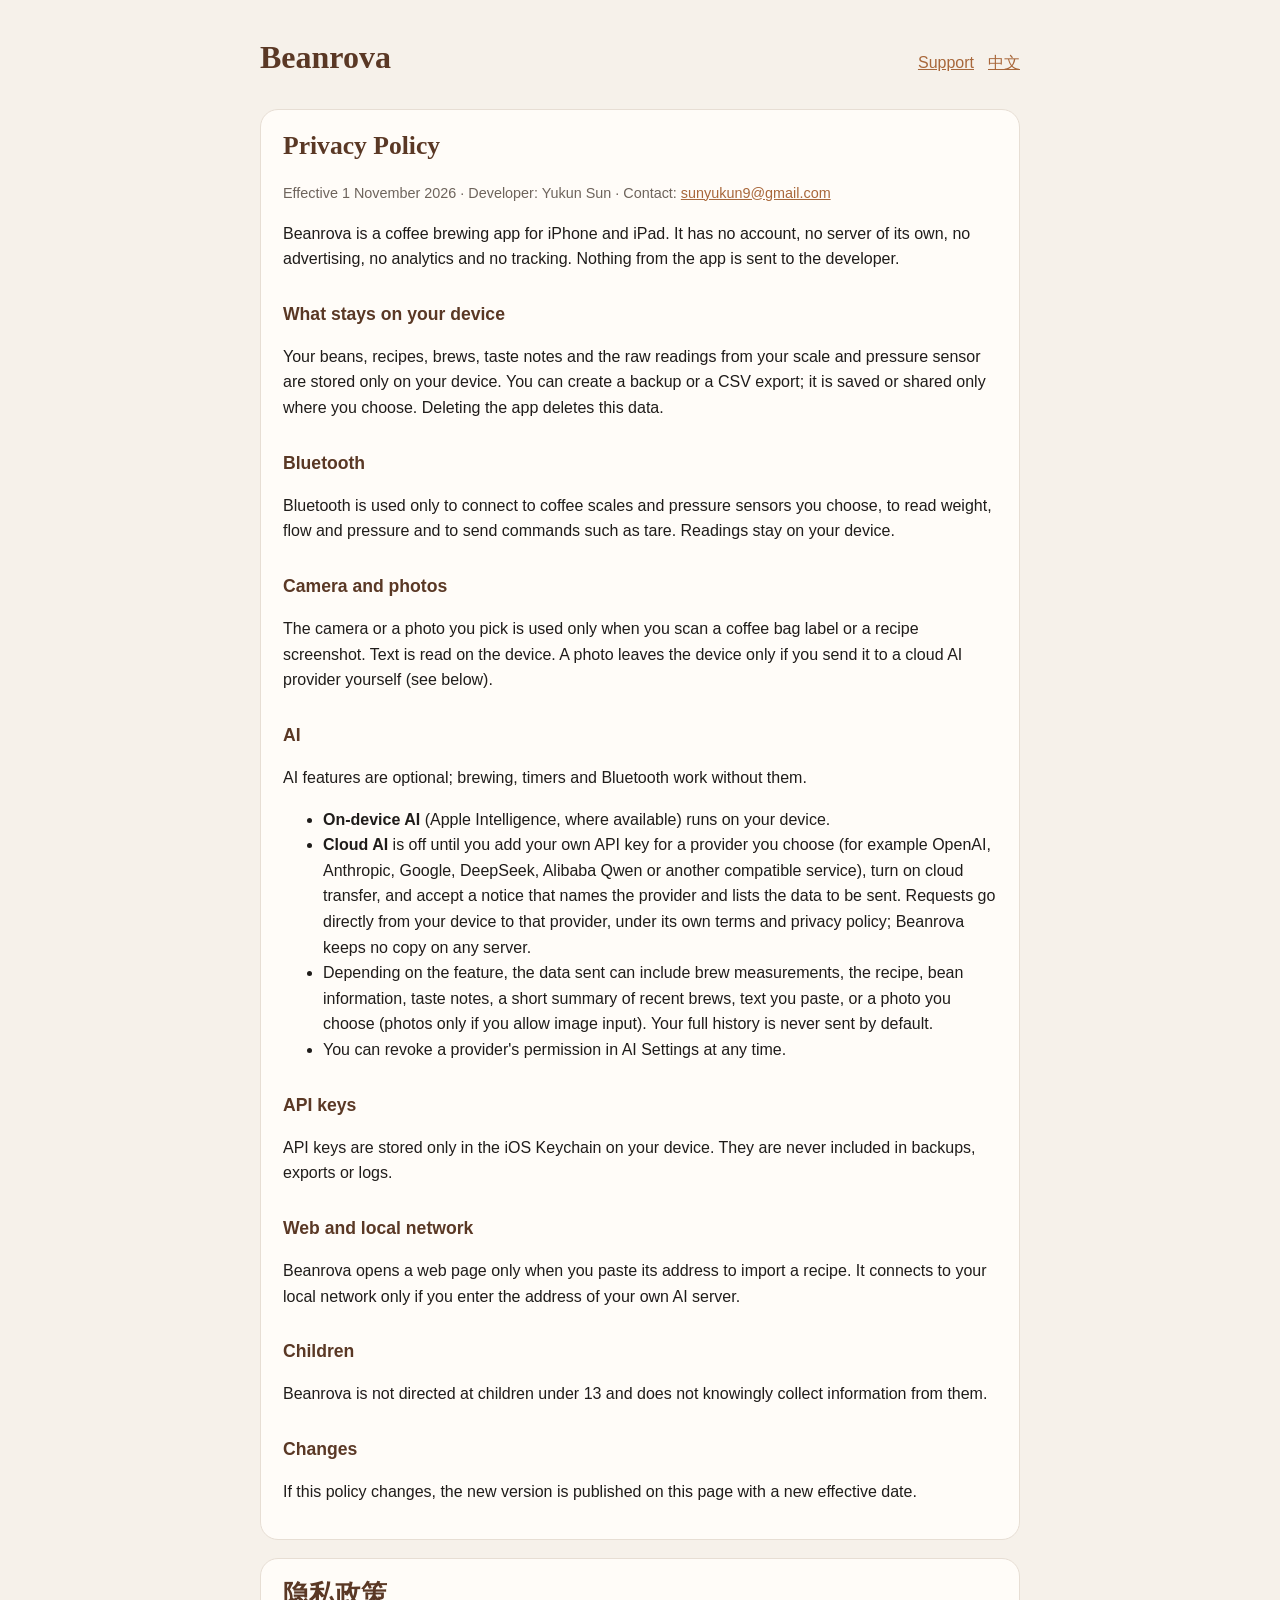
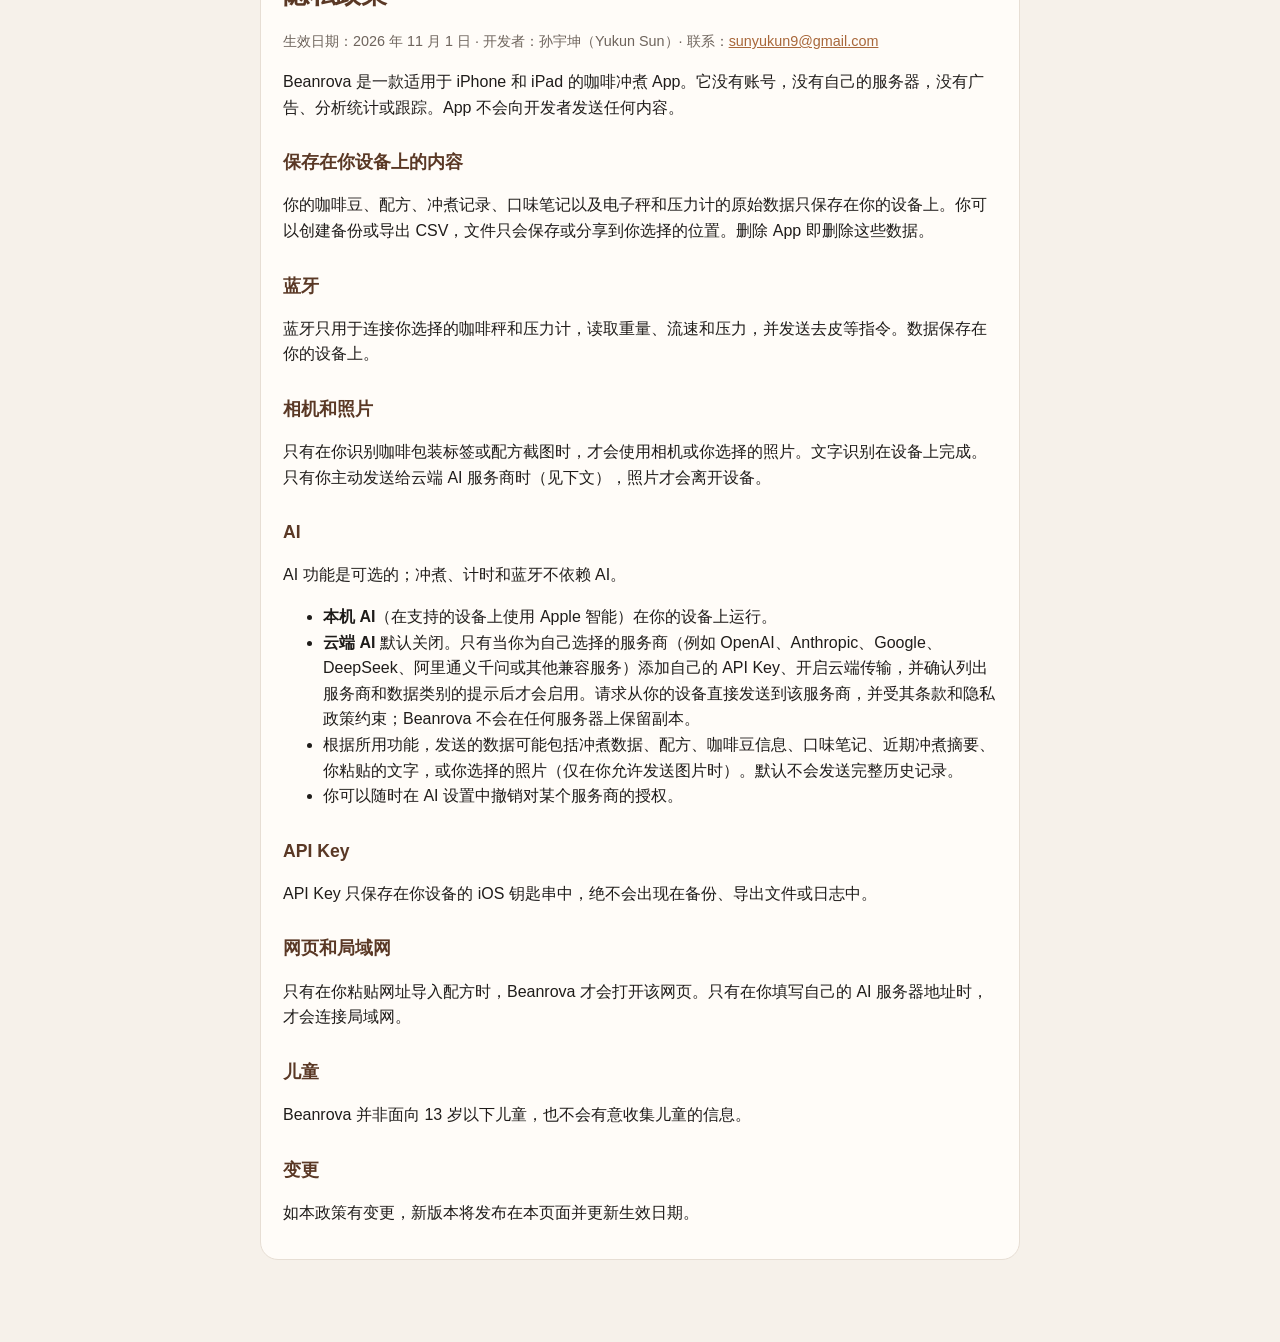
==== privacy.html @ 9a9ac7fc "Add privacy policy" ====
<!doctype html>
<html lang="en">
<head>
<meta charset="utf-8">
<meta name="viewport" content="width=device-width, initial-scale=1">
<title>Beanrova · Privacy Policy</title>
<style>
:root{--bg:#F6F1EA;--card:#FFFCF8;--ink:#1F1C1A;--ink2:#6E645C;--coffee:#5A3825;--copper:#A8673A;--line:#E7DED4}
@media (prefers-color-scheme:dark){:root{--bg:#12100E;--card:#1D1916;--ink:#F3ECE4;--ink2:#A89C91;--coffee:#C9A285;--copper:#D8955E;--line:#2E2722}}
body{margin:0;background:var(--bg);color:var(--ink);font:16px/1.6 -apple-system,BlinkMacSystemFont,"PingFang SC","Helvetica Neue",sans-serif}
main{max-width:760px;margin:0 auto;padding:24px 16px 64px}
header{display:flex;justify-content:space-between;align-items:baseline;flex-wrap:wrap;gap:8px}
h1{font-family:ui-serif,Georgia,serif;color:var(--coffee);margin:8px 0}
h2{font-size:1.1rem;margin:28px 0 6px;color:var(--coffee)}
section.lang{background:var(--card);border:1px solid var(--line);border-radius:18px;padding:8px 22px 18px;margin:18px 0}
a{color:var(--copper)} nav a{margin-left:14px} .muted{color:var(--ink2);font-size:.9rem}
</style>
</head>
<body>
<main>
<header><h1>Beanrova</h1><nav><a href="index.html">Support</a><a href="#zh">中文</a></nav></header>

<section class="lang" id="en">
<h1 style="font-size:1.6rem">Privacy Policy</h1>
<p class="muted">Effective 1 November 2026 · Developer: Yukun Sun · Contact: <a href="mailto:sunyukun9@gmail.com">sunyukun9@gmail.com</a></p>
<p>Beanrova is a coffee brewing app for iPhone and iPad. It has no account, no server of its own, no advertising, no analytics and no tracking. Nothing from the app is sent to the developer.</p>
<h2>What stays on your device</h2>
<p>Your beans, recipes, brews, taste notes and the raw readings from your scale and pressure sensor are stored only on your device. You can create a backup or a CSV export; it is saved or shared only where you choose. Deleting the app deletes this data.</p>
<h2>Bluetooth</h2>
<p>Bluetooth is used only to connect to coffee scales and pressure sensors you choose, to read weight, flow and pressure and to send commands such as tare. Readings stay on your device.</p>
<h2>Camera and photos</h2>
<p>The camera or a photo you pick is used only when you scan a coffee bag label or a recipe screenshot. Text is read on the device. A photo leaves the device only if you send it to a cloud AI provider yourself (see below).</p>
<h2>AI</h2>
<p>AI features are optional; brewing, timers and Bluetooth work without them.</p>
<ul>
<li><b>On-device AI</b> (Apple Intelligence, where available) runs on your device.</li>
<li><b>Cloud AI</b> is off until you add your own API key for a provider you choose (for example OpenAI, Anthropic, Google, DeepSeek, Alibaba Qwen or another compatible service), turn on cloud transfer, and accept a notice that names the provider and lists the data to be sent. Requests go directly from your device to that provider, under its own terms and privacy policy; Beanrova keeps no copy on any server.</li>
<li>Depending on the feature, the data sent can include brew measurements, the recipe, bean information, taste notes, a short summary of recent brews, text you paste, or a photo you choose (photos only if you allow image input). Your full history is never sent by default.</li>
<li>You can revoke a provider's permission in AI Settings at any time.</li>
</ul>
<h2>API keys</h2>
<p>API keys are stored only in the iOS Keychain on your device. They are never included in backups, exports or logs.</p>
<h2>Web and local network</h2>
<p>Beanrova opens a web page only when you paste its address to import a recipe. It connects to your local network only if you enter the address of your own AI server.</p>
<h2>Children</h2>
<p>Beanrova is not directed at children under 13 and does not knowingly collect information from them.</p>
<h2>Changes</h2>
<p>If this policy changes, the new version is published on this page with a new effective date.</p>
</section>

<section class="lang" id="zh" lang="zh-Hans">
<h1 style="font-size:1.6rem">隐私政策</h1>
<p class="muted">生效日期：2026 年 11 月 1 日 · 开发者：孙宇坤（Yukun Sun）· 联系：<a href="mailto:sunyukun9@gmail.com">sunyukun9@gmail.com</a></p>
<p>Beanrova 是一款适用于 iPhone 和 iPad 的咖啡冲煮 App。它没有账号，没有自己的服务器，没有广告、分析统计或跟踪。App 不会向开发者发送任何内容。</p>
<h2>保存在你设备上的内容</h2>
<p>你的咖啡豆、配方、冲煮记录、口味笔记以及电子秤和压力计的原始数据只保存在你的设备上。你可以创建备份或导出 CSV，文件只会保存或分享到你选择的位置。删除 App 即删除这些数据。</p>
<h2>蓝牙</h2>
<p>蓝牙只用于连接你选择的咖啡秤和压力计，读取重量、流速和压力，并发送去皮等指令。数据保存在你的设备上。</p>
<h2>相机和照片</h2>
<p>只有在你识别咖啡包装标签或配方截图时，才会使用相机或你选择的照片。文字识别在设备上完成。只有你主动发送给云端 AI 服务商时（见下文），照片才会离开设备。</p>
<h2>AI</h2>
<p>AI 功能是可选的；冲煮、计时和蓝牙不依赖 AI。</p>
<ul>
<li><b>本机 AI</b>（在支持的设备上使用 Apple 智能）在你的设备上运行。</li>
<li><b>云端 AI</b> 默认关闭。只有当你为自己选择的服务商（例如 OpenAI、Anthropic、Google、DeepSeek、阿里通义千问或其他兼容服务）添加自己的 API Key、开启云端传输，并确认列出服务商和数据类别的提示后才会启用。请求从你的设备直接发送到该服务商，并受其条款和隐私政策约束；Beanrova 不会在任何服务器上保留副本。</li>
<li>根据所用功能，发送的数据可能包括冲煮数据、配方、咖啡豆信息、口味笔记、近期冲煮摘要、你粘贴的文字，或你选择的照片（仅在你允许发送图片时）。默认不会发送完整历史记录。</li>
<li>你可以随时在 AI 设置中撤销对某个服务商的授权。</li>
</ul>
<h2>API Key</h2>
<p>API Key 只保存在你设备的 iOS 钥匙串中，绝不会出现在备份、导出文件或日志中。</p>
<h2>网页和局域网</h2>
<p>只有在你粘贴网址导入配方时，Beanrova 才会打开该网页。只有在你填写自己的 AI 服务器地址时，才会连接局域网。</p>
<h2>儿童</h2>
<p>Beanrova 并非面向 13 岁以下儿童，也不会有意收集儿童的信息。</p>
<h2>变更</h2>
<p>如本政策有变更，新版本将发布在本页面并更新生效日期。</p>
</section>
</main>
</body>
</html>
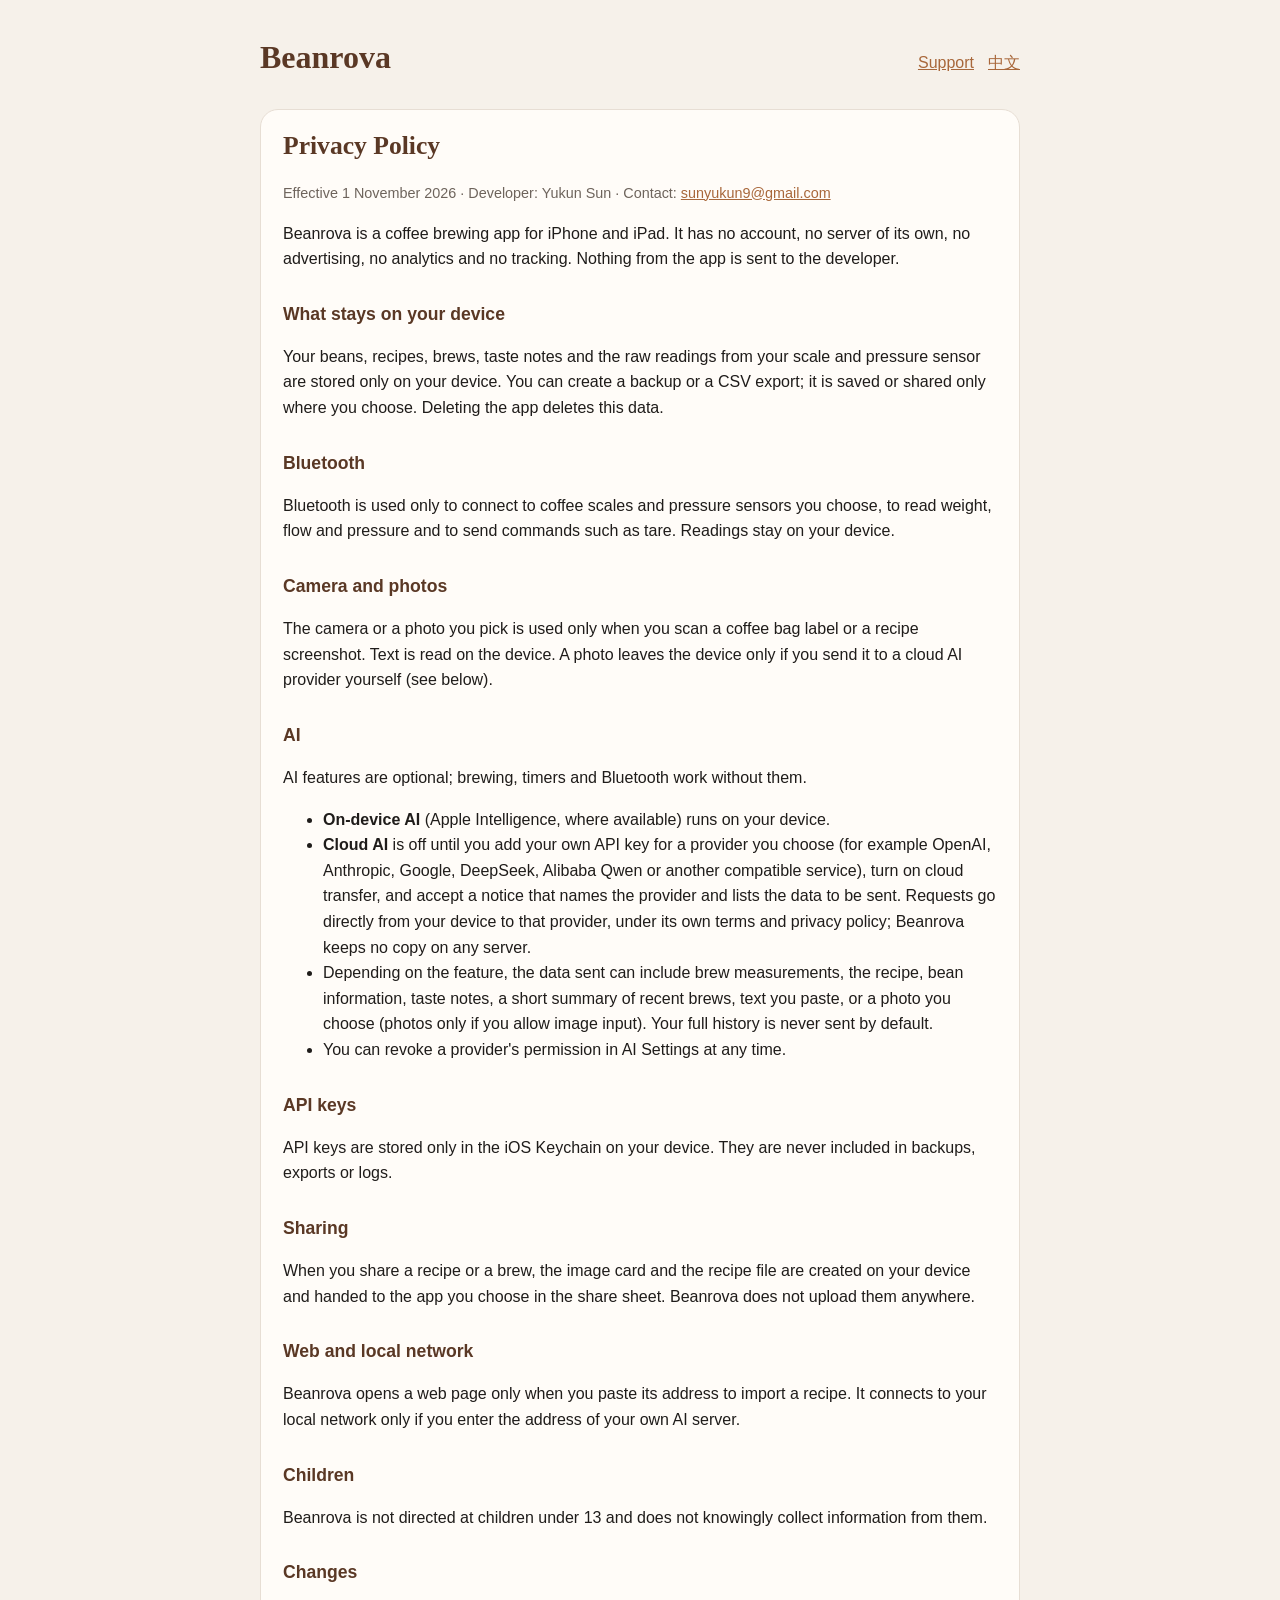
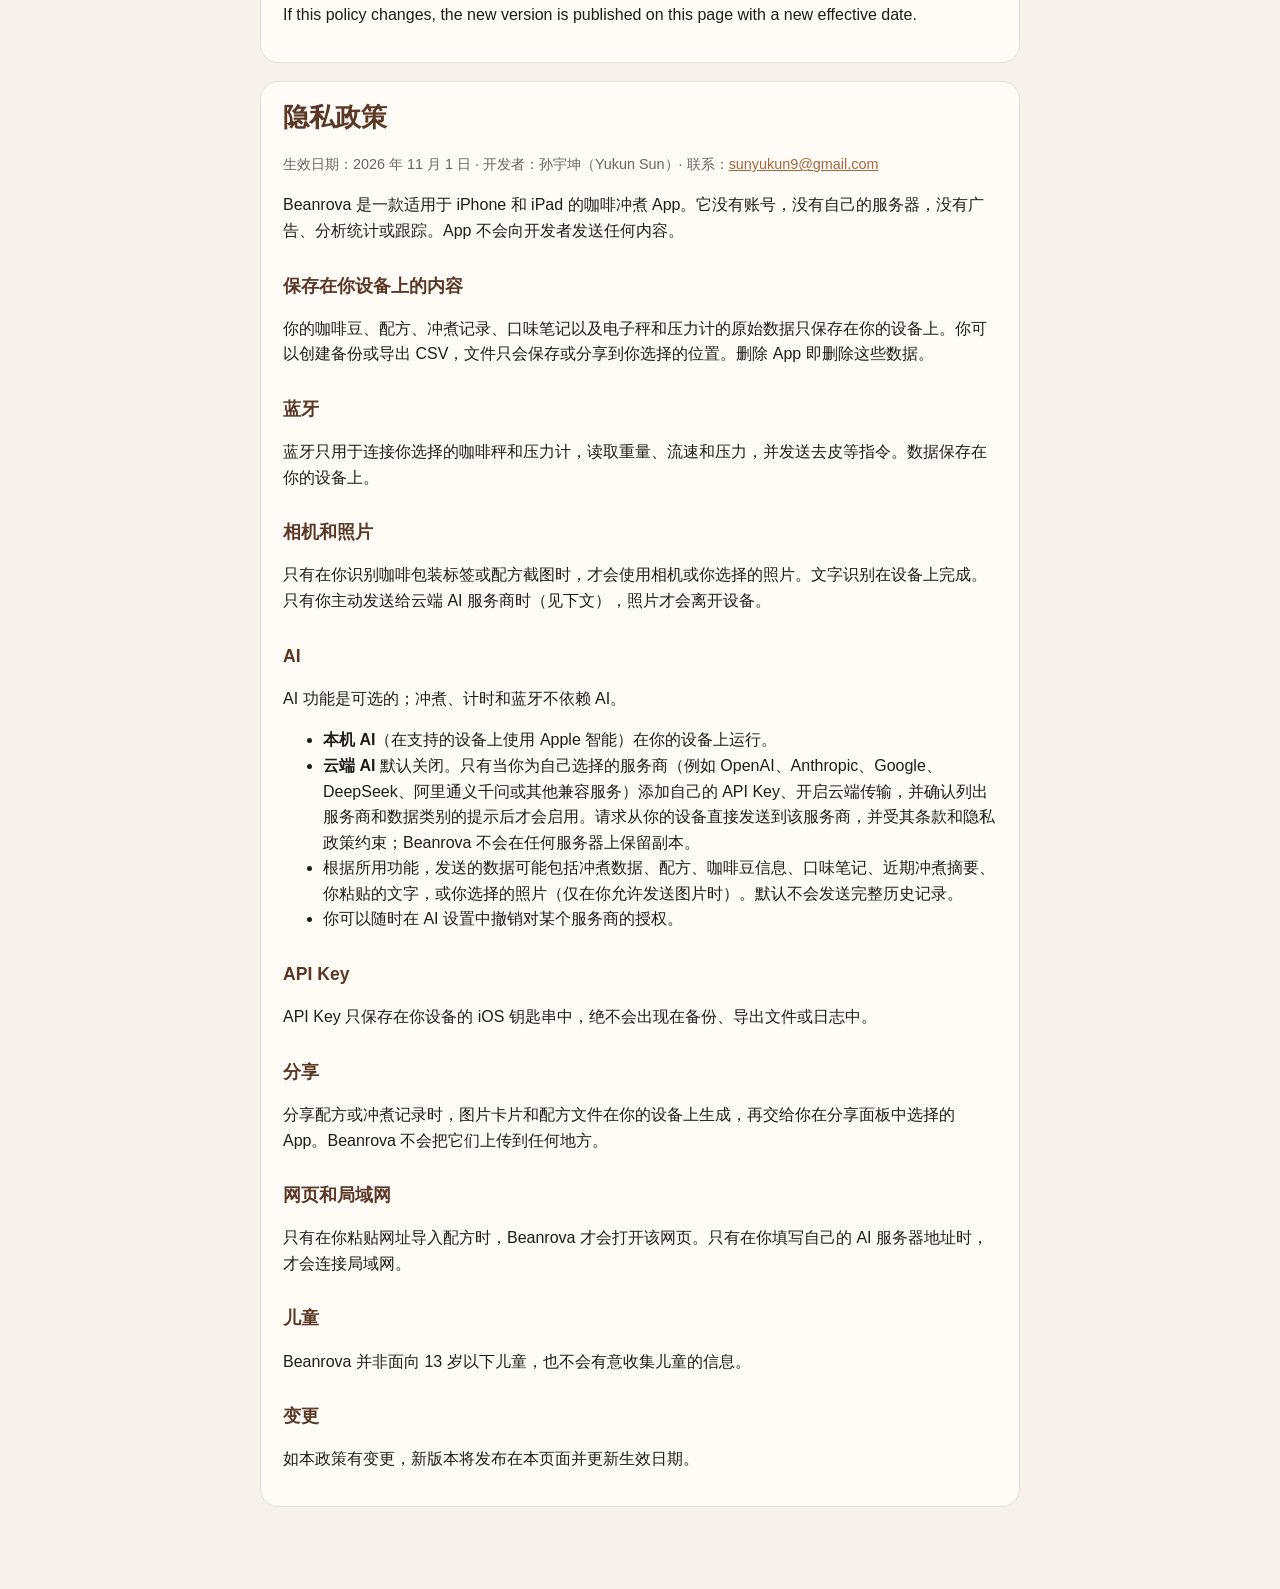
==== commit d988fbde: "Add sharing section to privacy policy" ====
--- a/privacy.html
+++ b/privacy.html
@@ -40,6 +40,8 @@
 </ul>
 <h2>API keys</h2>
 <p>API keys are stored only in the iOS Keychain on your device. They are never included in backups, exports or logs.</p>
+<h2>Sharing</h2>
+<p>When you share a recipe or a brew, the image card and the recipe file are created on your device and handed to the app you choose in the share sheet. Beanrova does not upload them anywhere.</p>
 <h2>Web and local network</h2>
 <p>Beanrova opens a web page only when you paste its address to import a recipe. It connects to your local network only if you enter the address of your own AI server.</p>
 <h2>Children</h2>
@@ -68,6 +70,8 @@
 </ul>
 <h2>API Key</h2>
 <p>API Key 只保存在你设备的 iOS 钥匙串中，绝不会出现在备份、导出文件或日志中。</p>
+<h2>分享</h2>
+<p>分享配方或冲煮记录时，图片卡片和配方文件在你的设备上生成，再交给你在分享面板中选择的 App。Beanrova 不会把它们上传到任何地方。</p>
 <h2>网页和局域网</h2>
 <p>只有在你粘贴网址导入配方时，Beanrova 才会打开该网页。只有在你填写自己的 AI 服务器地址时，才会连接局域网。</p>
 <h2>儿童</h2>
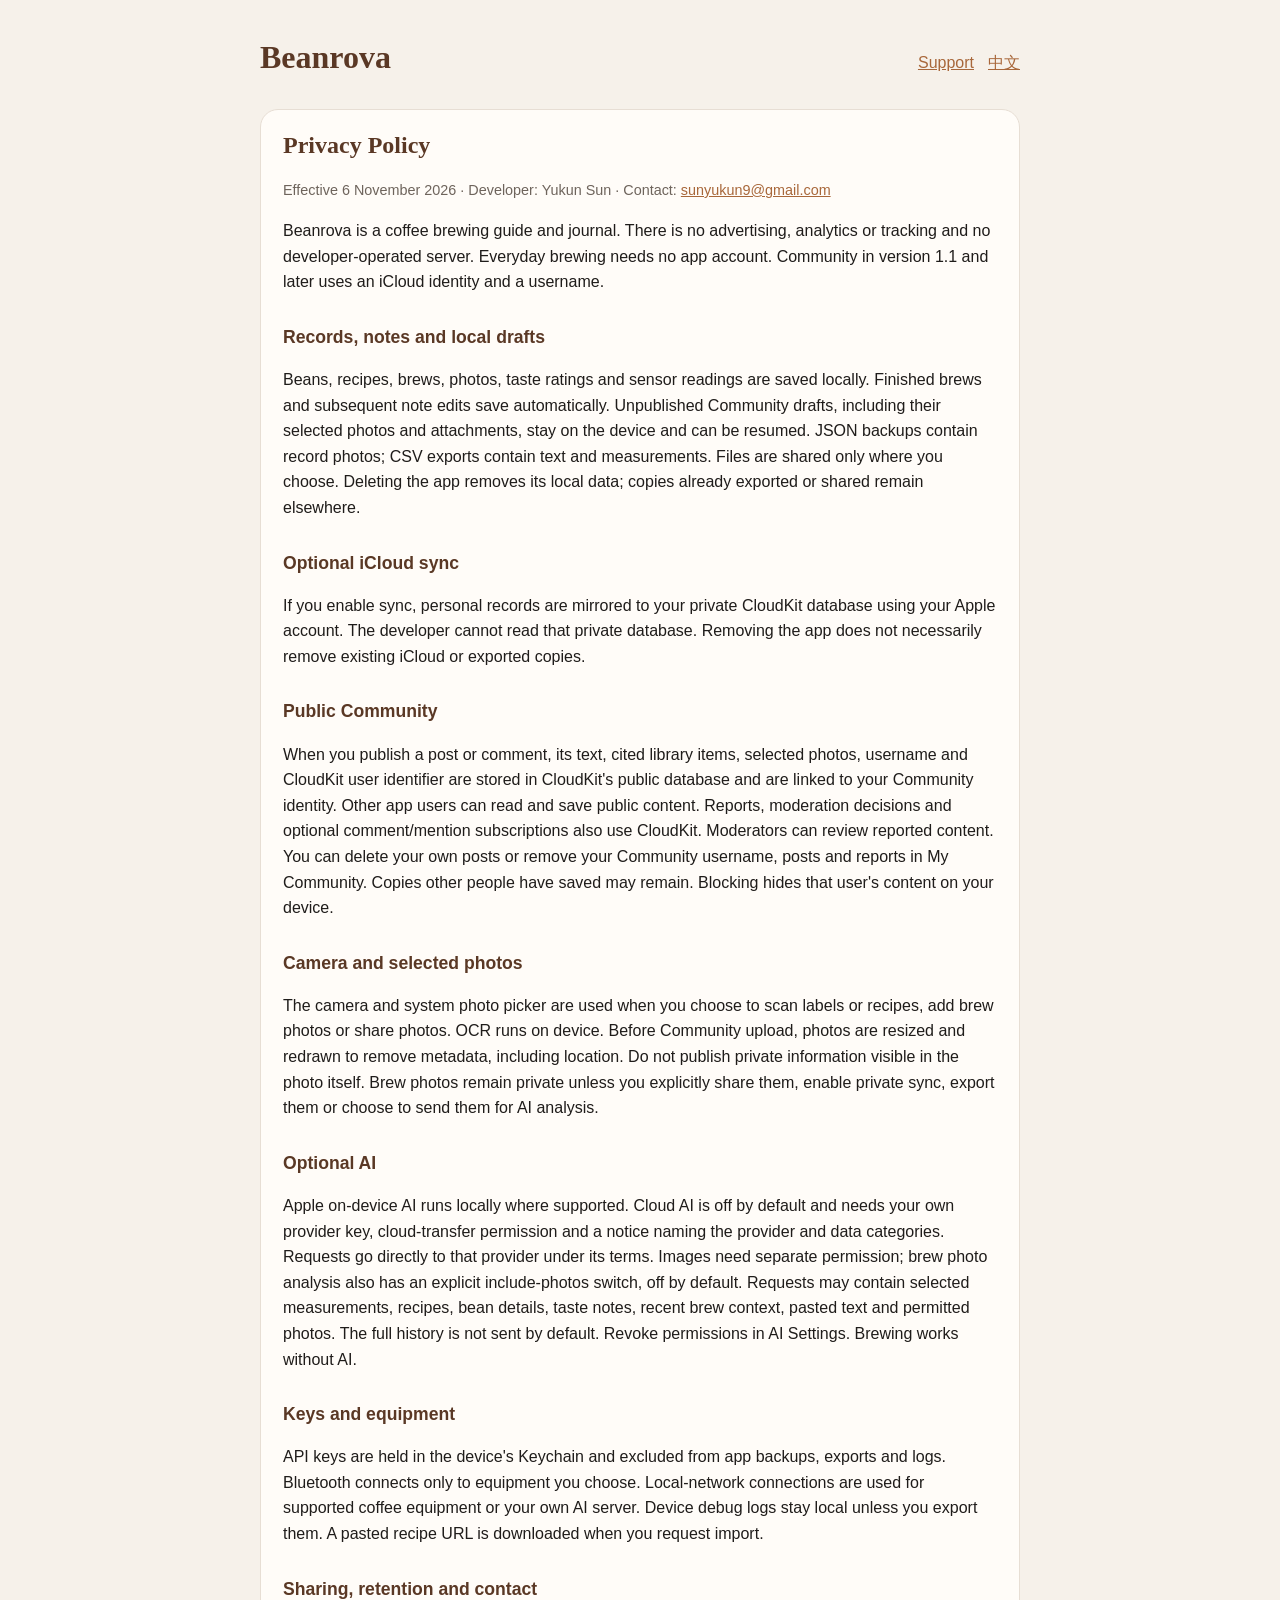
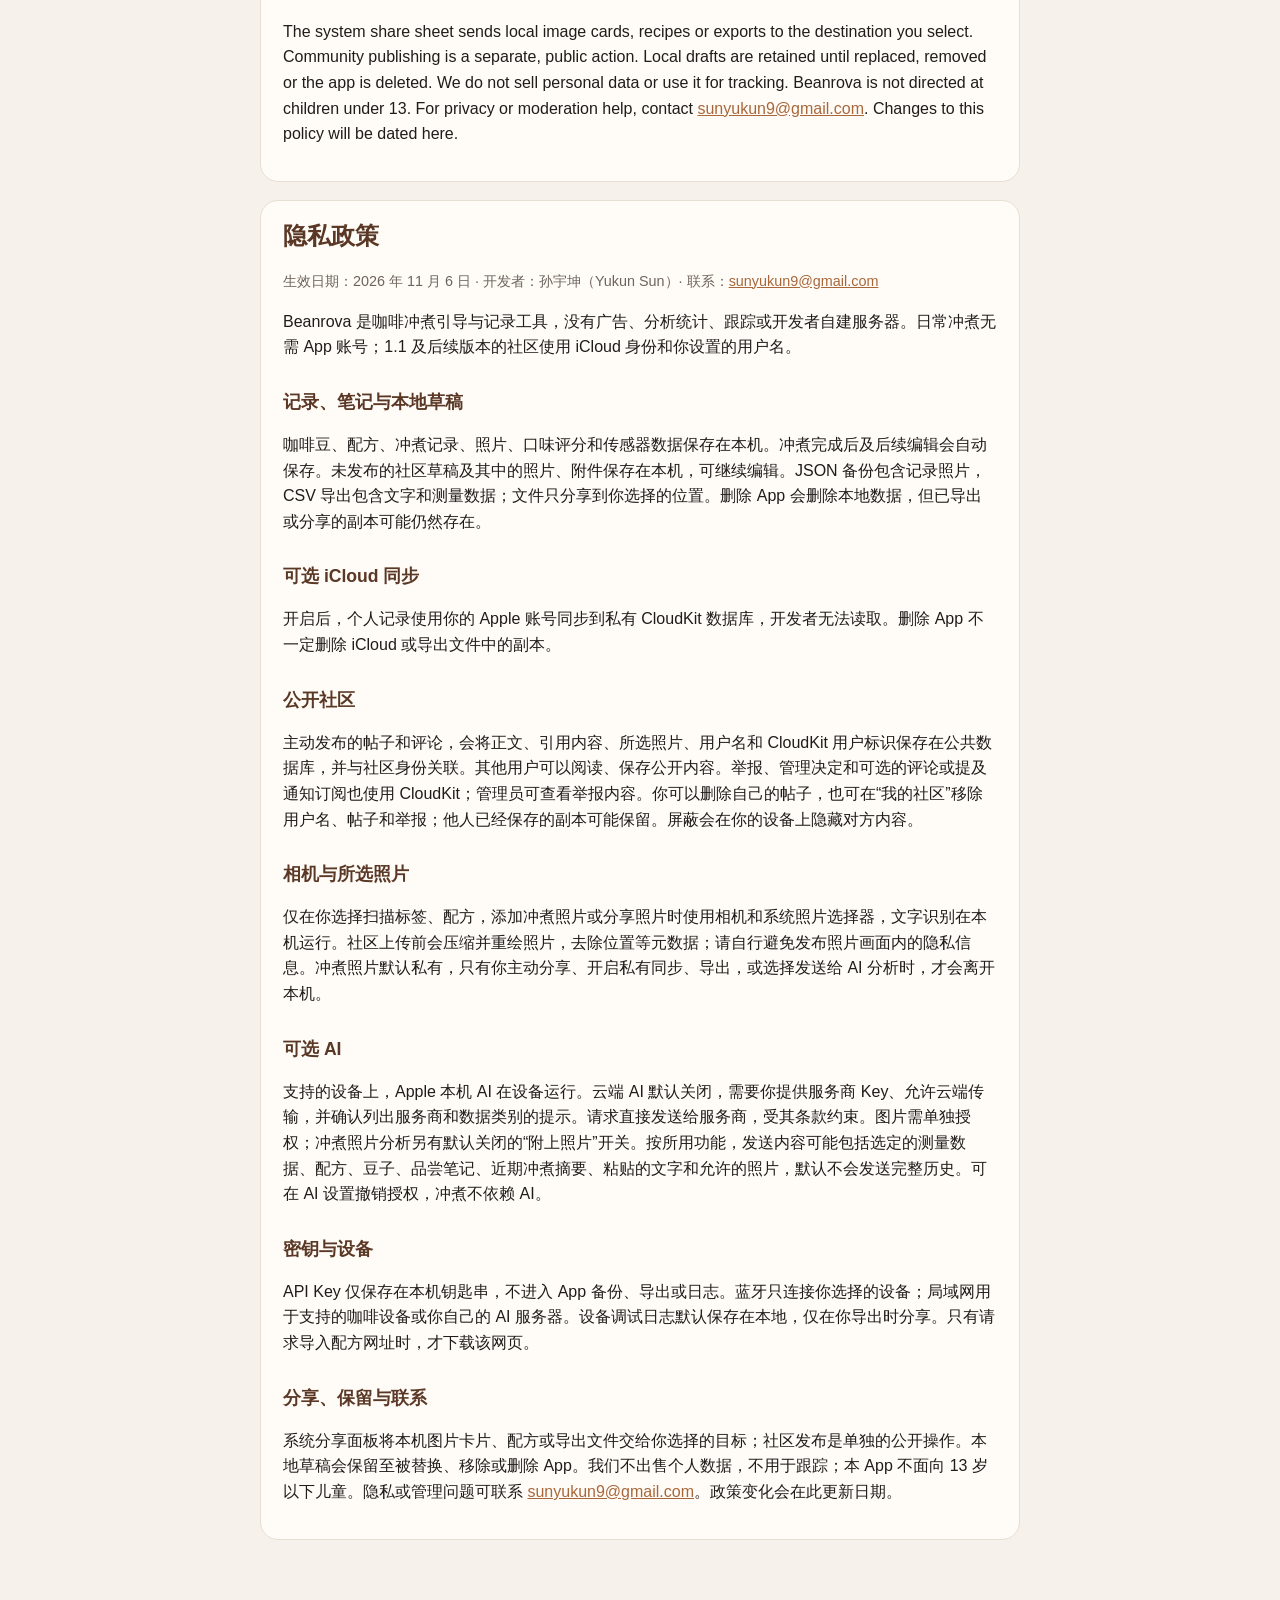
==== commit 7c8d8890: "Update privacy policy for Community, photos and local drafts" ====
--- a/privacy.html
+++ b/privacy.html
@@ -20,65 +20,22 @@
 <main>
 <header><h1>Beanrova</h1><nav><a href="index.html">Support</a><a href="#zh">中文</a></nav></header>
 
-<section class="lang" id="en">
-<h1 style="font-size:1.6rem">Privacy Policy</h1>
-<p class="muted">Effective 1 November 2026 · Developer: Yukun Sun · Contact: <a href="mailto:sunyukun9@gmail.com">sunyukun9@gmail.com</a></p>
-<p>Beanrova is a coffee brewing app for iPhone and iPad. It has no account, no server of its own, no advertising, no analytics and no tracking. Nothing from the app is sent to the developer.</p>
-<h2>What stays on your device</h2>
-<p>Your beans, recipes, brews, taste notes and the raw readings from your scale and pressure sensor are stored only on your device. You can create a backup or a CSV export; it is saved or shared only where you choose. Deleting the app deletes this data.</p>
-<h2>Bluetooth</h2>
-<p>Bluetooth is used only to connect to coffee scales and pressure sensors you choose, to read weight, flow and pressure and to send commands such as tare. Readings stay on your device.</p>
-<h2>Camera and photos</h2>
-<p>The camera or a photo you pick is used only when you scan a coffee bag label or a recipe screenshot. Text is read on the device. A photo leaves the device only if you send it to a cloud AI provider yourself (see below).</p>
-<h2>AI</h2>
-<p>AI features are optional; brewing, timers and Bluetooth work without them.</p>
-<ul>
-<li><b>On-device AI</b> (Apple Intelligence, where available) runs on your device.</li>
-<li><b>Cloud AI</b> is off until you add your own API key for a provider you choose (for example OpenAI, Anthropic, Google, DeepSeek, Alibaba Qwen or another compatible service), turn on cloud transfer, and accept a notice that names the provider and lists the data to be sent. Requests go directly from your device to that provider, under its own terms and privacy policy; Beanrova keeps no copy on any server.</li>
-<li>Depending on the feature, the data sent can include brew measurements, the recipe, bean information, taste notes, a short summary of recent brews, text you paste, or a photo you choose (photos only if you allow image input). Your full history is never sent by default.</li>
-<li>You can revoke a provider's permission in AI Settings at any time.</li>
-</ul>
-<h2>API keys</h2>
-<p>API keys are stored only in the iOS Keychain on your device. They are never included in backups, exports or logs.</p>
-<h2>Sharing</h2>
-<p>When you share a recipe or a brew, the image card and the recipe file are created on your device and handed to the app you choose in the share sheet. Beanrova does not upload them anywhere.</p>
-<h2>Web and local network</h2>
-<p>Beanrova opens a web page only when you paste its address to import a recipe. It connects to your local network only if you enter the address of your own AI server.</p>
-<h2>Children</h2>
-<p>Beanrova is not directed at children under 13 and does not knowingly collect information from them.</p>
-<h2>Changes</h2>
-<p>If this policy changes, the new version is published on this page with a new effective date.</p>
-</section>
-
-<section class="lang" id="zh" lang="zh-Hans">
-<h1 style="font-size:1.6rem">隐私政策</h1>
-<p class="muted">生效日期：2026 年 11 月 1 日 · 开发者：孙宇坤（Yukun Sun）· 联系：<a href="mailto:sunyukun9@gmail.com">sunyukun9@gmail.com</a></p>
-<p>Beanrova 是一款适用于 iPhone 和 iPad 的咖啡冲煮 App。它没有账号，没有自己的服务器，没有广告、分析统计或跟踪。App 不会向开发者发送任何内容。</p>
-<h2>保存在你设备上的内容</h2>
-<p>你的咖啡豆、配方、冲煮记录、口味笔记以及电子秤和压力计的原始数据只保存在你的设备上。你可以创建备份或导出 CSV，文件只会保存或分享到你选择的位置。删除 App 即删除这些数据。</p>
-<h2>蓝牙</h2>
-<p>蓝牙只用于连接你选择的咖啡秤和压力计，读取重量、流速和压力，并发送去皮等指令。数据保存在你的设备上。</p>
-<h2>相机和照片</h2>
-<p>只有在你识别咖啡包装标签或配方截图时，才会使用相机或你选择的照片。文字识别在设备上完成。只有你主动发送给云端 AI 服务商时（见下文），照片才会离开设备。</p>
-<h2>AI</h2>
-<p>AI 功能是可选的；冲煮、计时和蓝牙不依赖 AI。</p>
-<ul>
-<li><b>本机 AI</b>（在支持的设备上使用 Apple 智能）在你的设备上运行。</li>
-<li><b>云端 AI</b> 默认关闭。只有当你为自己选择的服务商（例如 OpenAI、Anthropic、Google、DeepSeek、阿里通义千问或其他兼容服务）添加自己的 API Key、开启云端传输，并确认列出服务商和数据类别的提示后才会启用。请求从你的设备直接发送到该服务商，并受其条款和隐私政策约束；Beanrova 不会在任何服务器上保留副本。</li>
-<li>根据所用功能，发送的数据可能包括冲煮数据、配方、咖啡豆信息、口味笔记、近期冲煮摘要、你粘贴的文字，或你选择的照片（仅在你允许发送图片时）。默认不会发送完整历史记录。</li>
-<li>你可以随时在 AI 设置中撤销对某个服务商的授权。</li>
-</ul>
-<h2>API Key</h2>
-<p>API Key 只保存在你设备的 iOS 钥匙串中，绝不会出现在备份、导出文件或日志中。</p>
-<h2>分享</h2>
-<p>分享配方或冲煮记录时，图片卡片和配方文件在你的设备上生成，再交给你在分享面板中选择的 App。Beanrova 不会把它们上传到任何地方。</p>
-<h2>网页和局域网</h2>
-<p>只有在你粘贴网址导入配方时，Beanrova 才会打开该网页。只有在你填写自己的 AI 服务器地址时，才会连接局域网。</p>
-<h2>儿童</h2>
-<p>Beanrova 并非面向 13 岁以下儿童，也不会有意收集儿童的信息。</p>
-<h2>变更</h2>
-<p>如本政策有变更，新版本将发布在本页面并更新生效日期。</p>
-</section>
-</main>
-</body>
-</html>
+<section class="lang" id="en"><h1>Privacy Policy</h1>
+<p class="muted">Effective 6 November 2026 · Developer: Yukun Sun · Contact: <a href="mailto:sunyukun9@gmail.com">sunyukun9@gmail.com</a></p>
+<p>Beanrova is a coffee brewing guide and journal. There is no advertising, analytics or tracking and no developer-operated server. Everyday brewing needs no app account. Community in version 1.1 and later uses an iCloud identity and a username.</p>
+<h2>Records, notes and local drafts</h2><p>Beans, recipes, brews, photos, taste ratings and sensor readings are saved locally. Finished brews and subsequent note edits save automatically. Unpublished Community drafts, including their selected photos and attachments, stay on the device and can be resumed. JSON backups contain record photos; CSV exports contain text and measurements. Files are shared only where you choose. Deleting the app removes its local data; copies already exported or shared remain elsewhere.</p>
+<h2>Optional iCloud sync</h2><p>If you enable sync, personal records are mirrored to your private CloudKit database using your Apple account. The developer cannot read that private database. Removing the app does not necessarily remove existing iCloud or exported copies.</p>
+<h2>Public Community</h2><p>When you publish a post or comment, its text, cited library items, selected photos, username and CloudKit user identifier are stored in CloudKit's public database and are linked to your Community identity. Other app users can read and save public content. Reports, moderation decisions and optional comment/mention subscriptions also use CloudKit. Moderators can review reported content. You can delete your own posts or remove your Community username, posts and reports in My Community. Copies other people have saved may remain. Blocking hides that user's content on your device.</p>
+<h2>Camera and selected photos</h2><p>The camera and system photo picker are used when you choose to scan labels or recipes, add brew photos or share photos. OCR runs on device. Before Community upload, photos are resized and redrawn to remove metadata, including location. Do not publish private information visible in the photo itself. Brew photos remain private unless you explicitly share them, enable private sync, export them or choose to send them for AI analysis.</p>
+<h2>Optional AI</h2><p>Apple on-device AI runs locally where supported. Cloud AI is off by default and needs your own provider key, cloud-transfer permission and a notice naming the provider and data categories. Requests go directly to that provider under its terms. Images need separate permission; brew photo analysis also has an explicit include-photos switch, off by default. Requests may contain selected measurements, recipes, bean details, taste notes, recent brew context, pasted text and permitted photos. The full history is not sent by default. Revoke permissions in AI Settings. Brewing works without AI.</p>
+<h2>Keys and equipment</h2><p>API keys are held in the device's Keychain and excluded from app backups, exports and logs. Bluetooth connects only to equipment you choose. Local-network connections are used for supported coffee equipment or your own AI server. Device debug logs stay local unless you export them. A pasted recipe URL is downloaded when you request import.</p>
+<h2>Sharing, retention and contact</h2><p>The system share sheet sends local image cards, recipes or exports to the destination you select. Community publishing is a separate, public action. Local drafts are retained until replaced, removed or the app is deleted. We do not sell personal data or use it for tracking. Beanrova is not directed at children under 13. For privacy or moderation help, contact <a href="mailto:sunyukun9@gmail.com">sunyukun9@gmail.com</a>. Changes to this policy will be dated here.</p></section><section class="lang" id="zh" lang="zh-Hans"><h1>隐私政策</h1><p class="muted">生效日期：2026 年 11 月 6 日 · 开发者：孙宇坤（Yukun Sun）· 联系：<a href="mailto:sunyukun9@gmail.com">sunyukun9@gmail.com</a></p>
+<p>Beanrova 是咖啡冲煮引导与记录工具，没有广告、分析统计、跟踪或开发者自建服务器。日常冲煮无需 App 账号；1.1 及后续版本的社区使用 iCloud 身份和你设置的用户名。</p>
+<h2>记录、笔记与本地草稿</h2><p>咖啡豆、配方、冲煮记录、照片、口味评分和传感器数据保存在本机。冲煮完成后及后续编辑会自动保存。未发布的社区草稿及其中的照片、附件保存在本机，可继续编辑。JSON 备份包含记录照片，CSV 导出包含文字和测量数据；文件只分享到你选择的位置。删除 App 会删除本地数据，但已导出或分享的副本可能仍然存在。</p>
+<h2>可选 iCloud 同步</h2><p>开启后，个人记录使用你的 Apple 账号同步到私有 CloudKit 数据库，开发者无法读取。删除 App 不一定删除 iCloud 或导出文件中的副本。</p>
+<h2>公开社区</h2><p>主动发布的帖子和评论，会将正文、引用内容、所选照片、用户名和 CloudKit 用户标识保存在公共数据库，并与社区身份关联。其他用户可以阅读、保存公开内容。举报、管理决定和可选的评论或提及通知订阅也使用 CloudKit；管理员可查看举报内容。你可以删除自己的帖子，也可在“我的社区”移除用户名、帖子和举报；他人已经保存的副本可能保留。屏蔽会在你的设备上隐藏对方内容。</p>
+<h2>相机与所选照片</h2><p>仅在你选择扫描标签、配方，添加冲煮照片或分享照片时使用相机和系统照片选择器，文字识别在本机运行。社区上传前会压缩并重绘照片，去除位置等元数据；请自行避免发布照片画面内的隐私信息。冲煮照片默认私有，只有你主动分享、开启私有同步、导出，或选择发送给 AI 分析时，才会离开本机。</p>
+<h2>可选 AI</h2><p>支持的设备上，Apple 本机 AI 在设备运行。云端 AI 默认关闭，需要你提供服务商 Key、允许云端传输，并确认列出服务商和数据类别的提示。请求直接发送给服务商，受其条款约束。图片需单独授权；冲煮照片分析另有默认关闭的“附上照片”开关。按所用功能，发送内容可能包括选定的测量数据、配方、豆子、品尝笔记、近期冲煮摘要、粘贴的文字和允许的照片，默认不会发送完整历史。可在 AI 设置撤销授权，冲煮不依赖 AI。</p>
+<h2>密钥与设备</h2><p>API Key 仅保存在本机钥匙串，不进入 App 备份、导出或日志。蓝牙只连接你选择的设备；局域网用于支持的咖啡设备或你自己的 AI 服务器。设备调试日志默认保存在本地，仅在你导出时分享。只有请求导入配方网址时，才下载该网页。</p>
+<h2>分享、保留与联系</h2><p>系统分享面板将本机图片卡片、配方或导出文件交给你选择的目标；社区发布是单独的公开操作。本地草稿会保留至被替换、移除或删除 App。我们不出售个人数据，不用于跟踪；本 App 不面向 13 岁以下儿童。隐私或管理问题可联系 <a href="mailto:sunyukun9@gmail.com">sunyukun9@gmail.com</a>。政策变化会在此更新日期。</p></section>
+</main></body></html>
